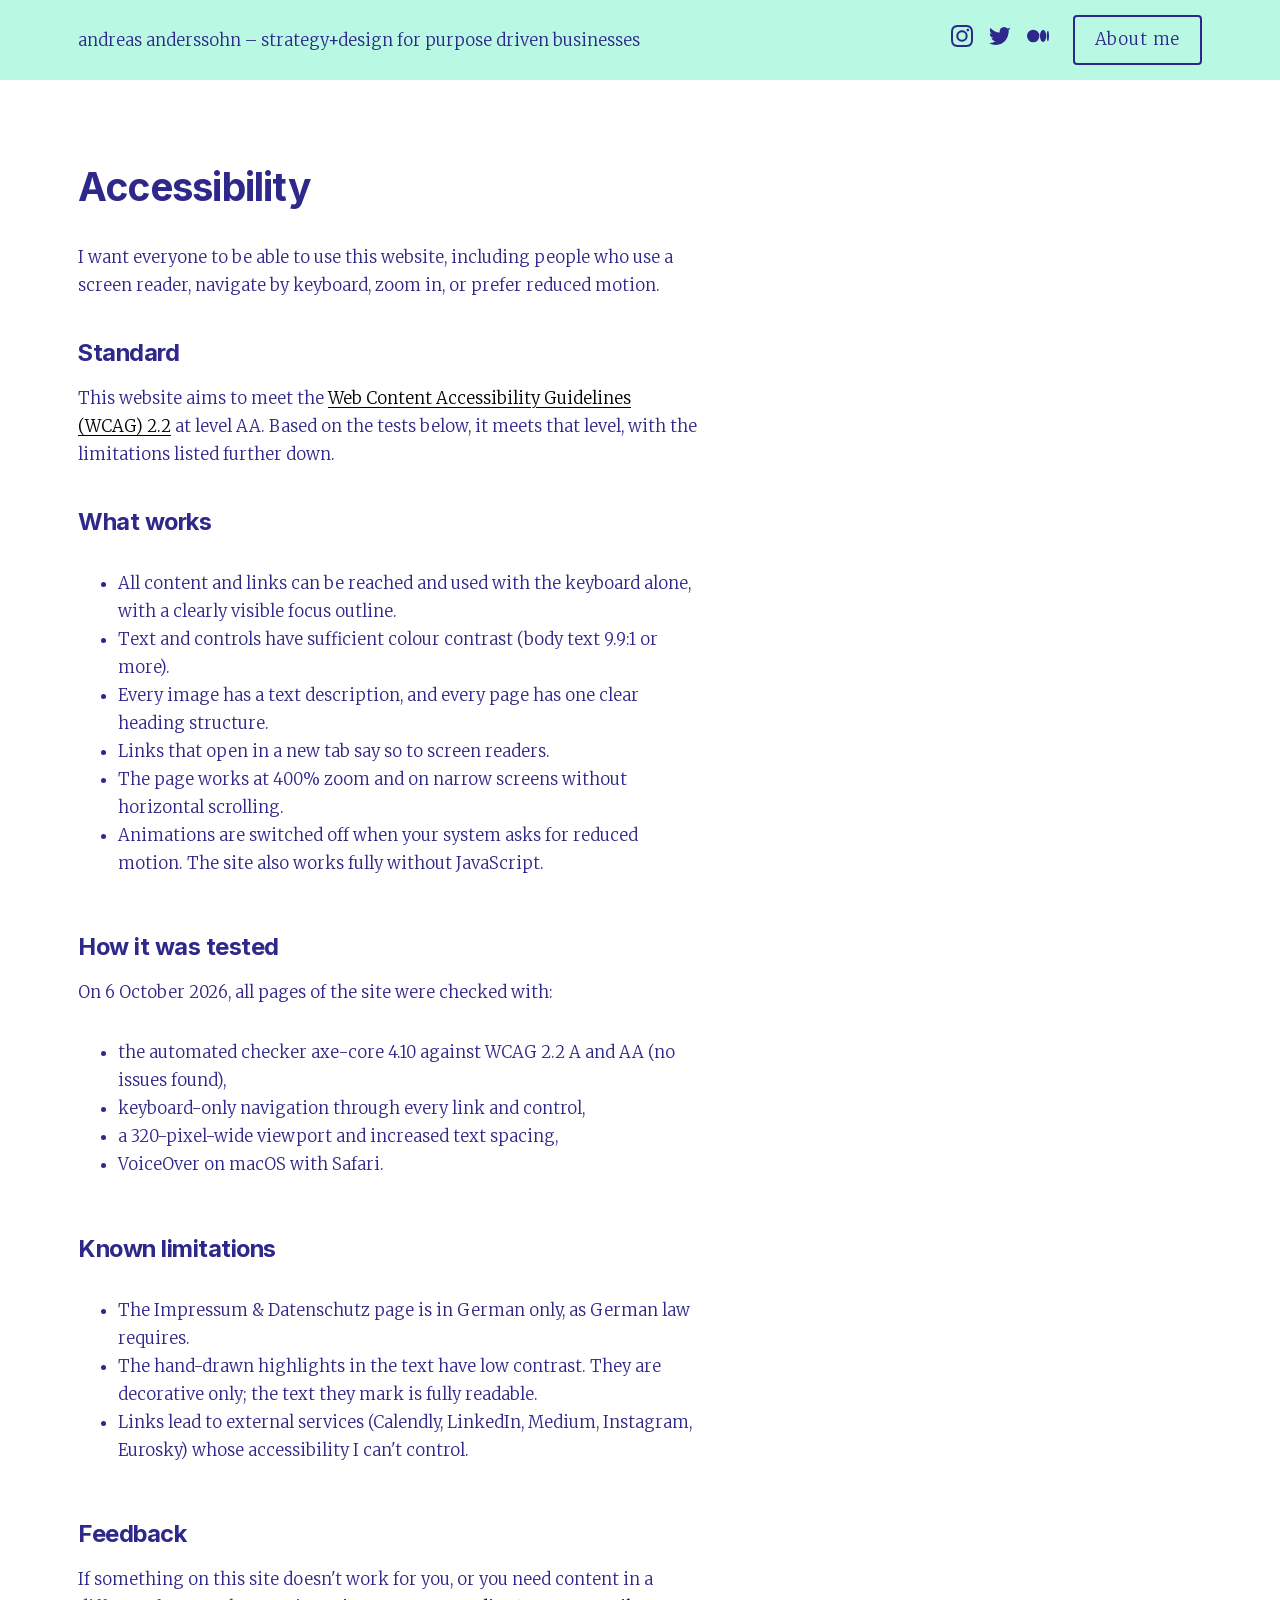
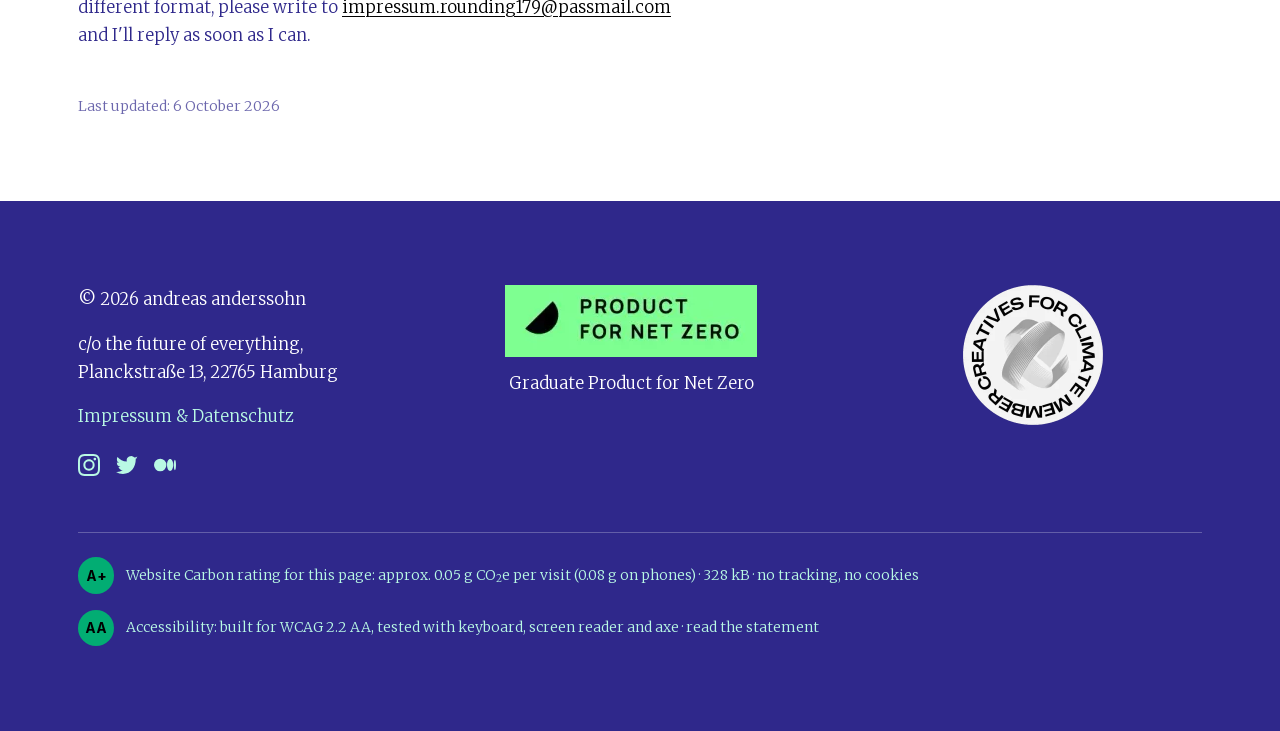
==== accessibility/index.html @ 4552fff8 "Build 7231d36" ====
<!DOCTYPE html>
<!-- noindex: legally reachable via the footer, but personal contact data stays out of search results -->
<html lang="en">
  <head>
    <meta charset="utf-8">
    <meta name="viewport" content="width=device-width, initial-scale=1">
    <title>Accessibility – andreas anderssohn</title>
    <meta name="description" content="Accessibility statement for andreasanderssohn.com: standard, test results, known limitations and how to report a problem.">
    <link rel="canonical" href="https://www.andreasanderssohn.com/accessibility/">
    <meta name="robots" content="noindex, nofollow">
    <meta property="og:type" content="website">
    <meta property="og:site_name" content="andreas anderssohn">
    <meta property="og:title" content="Accessibility – andreas anderssohn">
    <meta property="og:description" content="Accessibility statement for andreasanderssohn.com: standard, test results, known limitations and how to report a problem.">
    <meta property="og:url" content="https://www.andreasanderssohn.com/accessibility/">
    <link rel="icon" type="image/svg+xml" href="/favicon.svg">
    <link rel="icon" href="/favicon.ico">
    <script>
      // Hide reveal targets only when motion will actually run, before first paint (no flash).
      if (!matchMedia("(prefers-reduced-motion: reduce)").matches && "IntersectionObserver" in window)
        document.documentElement.classList.add("js-reveal");
    </script><link rel="stylesheet" href="/_astro/Section.8c93S3nz.css"></head>
  <body class="has-fixed-header">
    <a class="skip-link" href="#main">Skip to content</a>
    <header class="site-header">
  <div class="container site-header__inner">
    <a class="site-header__title" href="/" data-reveal="slide">
      andreas anderssohn<span class="site-header__tagline"> – strategy+design for purpose driven businesses</span>
    </a>
    <div class="site-header__actions" data-reveal="slide">
      
      <ul class="social" aria-label="Social media">
  <li>
      <a href="https://instagram.com/supersoon" aria-label="Andreas on Instagram (opens in new tab)" target="_blank" rel="noopener me">
        <svg viewBox="0 0 24 24" aria-hidden="true"><path d="M7.0301.084c-1.2768.0602-2.1487.264-2.911.5634-.7888.3075-1.4575.72-2.1228 1.3877-.6652.6677-1.075 1.3368-1.3802 2.127-.2954.7638-.4956 1.6365-.552 2.914-.0564 1.2775-.0689 1.6882-.0626 4.947.0062 3.2586.0206 3.6671.0825 4.9473.061 1.2765.264 2.1482.5635 2.9107.308.7889.72 1.4573 1.388 2.1228.6679.6655 1.3365 1.0743 2.1285 1.38.7632.295 1.6361.4961 2.9134.552 1.2773.056 1.6884.069 4.9462.0627 3.2578-.0062 3.668-.0207 4.9478-.0814 1.28-.0607 2.147-.2652 2.9098-.5633.7889-.3086 1.4578-.72 2.1228-1.3881.665-.6682 1.0745-1.3378 1.3795-2.1284.2957-.7632.4966-1.636.552-2.9124.056-1.2809.0692-1.6898.063-4.948-.0063-3.2583-.021-3.6668-.0817-4.9465-.0607-1.2797-.264-2.1487-.5633-2.9117-.3084-.7889-.72-1.4568-1.3876-2.1228C21.2982 1.33 20.628.9208 19.8378.6165 19.074.321 18.2017.1197 16.9244.0645 15.6471.0093 15.236-.005 11.977.0014 8.718.0076 8.31.0215 7.0301.0839m.1402 21.6932c-1.17-.0509-1.8053-.2453-2.2287-.408-.5606-.216-.96-.4771-1.3819-.895-.422-.4178-.6811-.8186-.9-1.378-.1644-.4234-.3624-1.058-.4171-2.228-.0595-1.2645-.072-1.6442-.079-4.848-.007-3.2037.0053-3.583.0607-4.848.05-1.169.2456-1.805.408-2.2282.216-.5613.4762-.96.895-1.3816.4188-.4217.8184-.6814 1.3783-.9003.423-.1651 1.0575-.3614 2.227-.4171 1.2655-.06 1.6447-.072 4.848-.079 3.2033-.007 3.5835.005 4.8495.0608 1.169.0508 1.8053.2445 2.228.408.5608.216.96.4754 1.3816.895.4217.4194.6816.8176.9005 1.3787.1653.4217.3617 1.056.4169 2.2263.0602 1.2655.0739 1.645.0796 4.848.0058 3.203-.0055 3.5834-.061 4.848-.051 1.17-.245 1.8055-.408 2.2294-.216.5604-.4763.96-.8954 1.3814-.419.4215-.8181.6811-1.3783.9-.4224.1649-1.0577.3617-2.2262.4174-1.2656.0595-1.6448.072-4.8493.079-3.2045.007-3.5825-.006-4.848-.0608M16.953 5.5864A1.44 1.44 0 1 0 18.39 4.144a1.44 1.44 0 0 0-1.437 1.4424M5.8385 12.012c.0067 3.4032 2.7706 6.1557 6.173 6.1493 3.4026-.0065 6.157-2.7701 6.1506-6.1733-.0065-3.4032-2.771-6.1565-6.174-6.1498-3.403.0067-6.156 2.771-6.1496 6.1738M8 12.0077a4 4 0 1 1 4.008 3.9921A3.9996 3.9996 0 0 1 8 12.0077"></path></svg>
      </a>
    </li><li>
      <a href="https://mu.social/profile/and2x.eurosky.social" aria-label="Andreas on Eurosky (opens in new tab)" target="_blank" rel="noopener me">
        <svg viewBox="0 0 24 24" aria-hidden="true"><path d="M23.953 4.57a10 10 0 01-2.825.775 4.958 4.958 0 002.163-2.723c-.951.555-2.005.959-3.127 1.184a4.92 4.92 0 00-8.384 4.482C7.69 8.095 4.067 6.13 1.64 3.162a4.822 4.822 0 00-.666 2.475c0 1.71.87 3.213 2.188 4.096a4.904 4.904 0 01-2.228-.616v.06a4.923 4.923 0 003.946 4.827 4.996 4.996 0 01-2.212.085 4.936 4.936 0 004.604 3.417 9.867 9.867 0 01-6.102 2.105c-.39 0-.779-.023-1.17-.067a13.995 13.995 0 007.557 2.209c9.053 0 13.998-7.496 13.998-15.985 0-.21 0-.42-.015-.63A9.935 9.935 0 0024 4.59z"></path></svg>
      </a>
    </li><li>
      <a href="https://medium.com/@digitalproductdiscovery" aria-label="Andreas on Medium (opens in new tab)" target="_blank" rel="noopener me">
        <svg viewBox="0 0 24 24" aria-hidden="true"><path d="M13.54 12a6.8 6.8 0 01-6.77 6.82A6.8 6.8 0 010 12a6.8 6.8 0 016.77-6.82A6.8 6.8 0 0113.54 12zM20.96 12c0 3.54-1.51 6.42-3.38 6.42-1.87 0-3.39-2.88-3.39-6.42s1.52-6.42 3.39-6.42 3.38 2.88 3.38 6.42M24 12c0 3.17-.53 5.75-1.19 5.75-.66 0-1.19-2.58-1.19-5.75s.53-5.75 1.19-5.75C23.47 6.25 24 8.83 24 12z"></path></svg>
      </a>
    </li>
</ul>
      <a class="btn btn--outline" href="https://www.linkedin.com/in/supersoon/" target="_blank" rel="noopener">About me<span class="sr-only"> (opens in new tab)</span></a>
    </div>
  </div>
</header>
    <main id="main">
  <section aria-label="Accessibility" class="section theme-paper">
  <div class="container">
    <article class="legal" lang="en">
      <h1 class="t-h2">Accessibility</h1>
      
  <p>
    I want everyone to be able to use this website, including people who use a screen reader, navigate by keyboard,
    zoom in, or prefer reduced motion.
  </p>

  <h2 class="t-h3">Standard</h2>
  <p>
    This website aims to meet the <a href="https://www.w3.org/TR/WCAG22/" target="_blank" rel="noopener">Web Content Accessibility Guidelines (WCAG) 2.2<span class="sr-only"> (opens in new tab)</span></a>
    at level AA. Based on the tests below, it meets that level, with the limitations listed further down.
  </p>

  <h2 class="t-h3">What works</h2>
  <ul>
    <li>All content and links can be reached and used with the keyboard alone, with a clearly visible focus outline.</li>
    <li>Text and controls have sufficient colour contrast (body text 9.9:1 or more).</li>
    <li>Every image has a text description, and every page has one clear heading structure.</li>
    <li>Links that open in a new tab say so to screen readers.</li>
    <li>The page works at 400% zoom and on narrow screens without horizontal scrolling.</li>
    <li>Animations are switched off when your system asks for reduced motion. The site also works fully without JavaScript.</li>
  </ul>

  <h2 class="t-h3">How it was tested</h2>
  <p>On 6 October 2026, all pages of the site were checked with:</p>
  <ul>
    <li>the automated checker axe-core 4.10 against WCAG 2.2 A and AA (no issues found),</li>
    <li>keyboard-only navigation through every link and control,</li>
    <li>a 320-pixel-wide viewport and increased text spacing,</li>
    <li>VoiceOver on macOS with Safari.</li>
  </ul>

  <h2 class="t-h3">Known limitations</h2>
  <ul>
    <li>The Impressum &amp; Datenschutz page is in German only, as German law requires.</li>
    <li>The hand-drawn highlights in the text have low contrast. They are decorative only; the text they mark is fully readable.</li>
    <li>Links lead to external services (Calendly, LinkedIn, Medium, Instagram, Eurosky) whose accessibility I can't control.</li>
  </ul>

  <h2 class="t-h3">Feedback</h2>
  <p>
    If something on this site doesn't work for you, or you need content in a different format, please write to
    <a href="#" data-obf="&amp;#109;&amp;#97;&amp;#105;&amp;#108;&amp;#116;&amp;#111;&amp;#58;&amp;#105;&amp;#109;&amp;#112;&amp;#114;&amp;#101;&amp;#115;&amp;#115;&amp;#117;&amp;#109;&amp;#46;&amp;#114;&amp;#111;&amp;#117;&amp;#110;&amp;#100;&amp;#105;&amp;#110;&amp;#103;&amp;#49;&amp;#55;&amp;#57;&amp;#64;&amp;#112;&amp;#97;&amp;#115;&amp;#115;&amp;#109;&amp;#97;&amp;#105;&amp;#108;&amp;#46;&amp;#99;&amp;#111;&amp;#109;">&#105;&#109;&#112;&#114;&#101;&#115;&#115;&#117;&#109;&#46;&#114;&#111;&#117;&#110;&#100;&#105;&#110;&#103;&#49;&#55;&#57;&#64;&#112;&#97;&#115;&#115;&#109;&#97;&#105;&#108;&#46;&#99;&#111;&#109;</a>
<script type="module">document.querySelectorAll(`a[data-obf]`).forEach(e=>{let t=document.createElement(`textarea`);t.innerHTML=e.dataset.obf??``,e.href=t.value});</script> and I'll reply as soon as I can.
  </p>

      <p class="t-small legal__updated">Last updated: 6 October 2026</p>
    </article>
  </div>
</section>
</main>
    <footer class="section theme-ink site-footer">
  <div class="container site-footer__grid">
    <div class="flow">
      <p>© 2026 andreas anderssohn</p>
      <address>c/o the future of everything, Planckstraße 13, 22765 Hamburg</address>
      <nav class="site-footer__legal" aria-label="Legal">
        <a href="/impressum/">Impressum &amp; Datenschutz</a>
      </nav>
      <ul class="social" aria-label="Social media">
  <li>
      <a href="https://instagram.com/supersoon" aria-label="Andreas on Instagram (opens in new tab)" target="_blank" rel="noopener me">
        <svg viewBox="0 0 24 24" aria-hidden="true"><path d="M7.0301.084c-1.2768.0602-2.1487.264-2.911.5634-.7888.3075-1.4575.72-2.1228 1.3877-.6652.6677-1.075 1.3368-1.3802 2.127-.2954.7638-.4956 1.6365-.552 2.914-.0564 1.2775-.0689 1.6882-.0626 4.947.0062 3.2586.0206 3.6671.0825 4.9473.061 1.2765.264 2.1482.5635 2.9107.308.7889.72 1.4573 1.388 2.1228.6679.6655 1.3365 1.0743 2.1285 1.38.7632.295 1.6361.4961 2.9134.552 1.2773.056 1.6884.069 4.9462.0627 3.2578-.0062 3.668-.0207 4.9478-.0814 1.28-.0607 2.147-.2652 2.9098-.5633.7889-.3086 1.4578-.72 2.1228-1.3881.665-.6682 1.0745-1.3378 1.3795-2.1284.2957-.7632.4966-1.636.552-2.9124.056-1.2809.0692-1.6898.063-4.948-.0063-3.2583-.021-3.6668-.0817-4.9465-.0607-1.2797-.264-2.1487-.5633-2.9117-.3084-.7889-.72-1.4568-1.3876-2.1228C21.2982 1.33 20.628.9208 19.8378.6165 19.074.321 18.2017.1197 16.9244.0645 15.6471.0093 15.236-.005 11.977.0014 8.718.0076 8.31.0215 7.0301.0839m.1402 21.6932c-1.17-.0509-1.8053-.2453-2.2287-.408-.5606-.216-.96-.4771-1.3819-.895-.422-.4178-.6811-.8186-.9-1.378-.1644-.4234-.3624-1.058-.4171-2.228-.0595-1.2645-.072-1.6442-.079-4.848-.007-3.2037.0053-3.583.0607-4.848.05-1.169.2456-1.805.408-2.2282.216-.5613.4762-.96.895-1.3816.4188-.4217.8184-.6814 1.3783-.9003.423-.1651 1.0575-.3614 2.227-.4171 1.2655-.06 1.6447-.072 4.848-.079 3.2033-.007 3.5835.005 4.8495.0608 1.169.0508 1.8053.2445 2.228.408.5608.216.96.4754 1.3816.895.4217.4194.6816.8176.9005 1.3787.1653.4217.3617 1.056.4169 2.2263.0602 1.2655.0739 1.645.0796 4.848.0058 3.203-.0055 3.5834-.061 4.848-.051 1.17-.245 1.8055-.408 2.2294-.216.5604-.4763.96-.8954 1.3814-.419.4215-.8181.6811-1.3783.9-.4224.1649-1.0577.3617-2.2262.4174-1.2656.0595-1.6448.072-4.8493.079-3.2045.007-3.5825-.006-4.848-.0608M16.953 5.5864A1.44 1.44 0 1 0 18.39 4.144a1.44 1.44 0 0 0-1.437 1.4424M5.8385 12.012c.0067 3.4032 2.7706 6.1557 6.173 6.1493 3.4026-.0065 6.157-2.7701 6.1506-6.1733-.0065-3.4032-2.771-6.1565-6.174-6.1498-3.403.0067-6.156 2.771-6.1496 6.1738M8 12.0077a4 4 0 1 1 4.008 3.9921A3.9996 3.9996 0 0 1 8 12.0077"></path></svg>
      </a>
    </li><li>
      <a href="https://mu.social/profile/and2x.eurosky.social" aria-label="Andreas on Eurosky (opens in new tab)" target="_blank" rel="noopener me">
        <svg viewBox="0 0 24 24" aria-hidden="true"><path d="M23.953 4.57a10 10 0 01-2.825.775 4.958 4.958 0 002.163-2.723c-.951.555-2.005.959-3.127 1.184a4.92 4.92 0 00-8.384 4.482C7.69 8.095 4.067 6.13 1.64 3.162a4.822 4.822 0 00-.666 2.475c0 1.71.87 3.213 2.188 4.096a4.904 4.904 0 01-2.228-.616v.06a4.923 4.923 0 003.946 4.827 4.996 4.996 0 01-2.212.085 4.936 4.936 0 004.604 3.417 9.867 9.867 0 01-6.102 2.105c-.39 0-.779-.023-1.17-.067a13.995 13.995 0 007.557 2.209c9.053 0 13.998-7.496 13.998-15.985 0-.21 0-.42-.015-.63A9.935 9.935 0 0024 4.59z"></path></svg>
      </a>
    </li><li>
      <a href="https://medium.com/@digitalproductdiscovery" aria-label="Andreas on Medium (opens in new tab)" target="_blank" rel="noopener me">
        <svg viewBox="0 0 24 24" aria-hidden="true"><path d="M13.54 12a6.8 6.8 0 01-6.77 6.82A6.8 6.8 0 010 12a6.8 6.8 0 016.77-6.82A6.8 6.8 0 0113.54 12zM20.96 12c0 3.54-1.51 6.42-3.38 6.42-1.87 0-3.39-2.88-3.39-6.42s1.52-6.42 3.39-6.42 3.38 2.88 3.38 6.42M24 12c0 3.17-.53 5.75-1.19 5.75-.66 0-1.19-2.58-1.19-5.75s.53-5.75 1.19-5.75C23.47 6.25 24 8.83 24 12z"></path></svg>
      </a>
    </li>
</ul>
    </div>
    <figure class="site-footer__badge">
      
<img src="/_astro/product-for-net-zero.D0EHCa1f_Z1TWRlz.webp" alt="Product for Net Zero" loading="lazy" decoding="async" width="252" height="72">
      <figcaption>Graduate Product for Net Zero</figcaption>
    </figure>
    <figure class="site-footer__badge">
      
<img src="/_astro/creatives-for-climate-badge.4xIMQufO_Zz34Do.webp" alt="Creatives for Climate member badge" loading="lazy" decoding="async" width="280" height="280" class="site-footer__c4c">
    </figure>
    <!-- Values from `npm run measure` (Sustainable Web Design v4); deploy.sh refreshes them. -->
    <div class="site-footer__footprint">
      <p><a href="https://www.websitecarbon.com/website/andreasanderssohn-com/" target="_blank" rel="noopener">
        <span class="rating-badge">A+</span>
        <span>Website Carbon rating for this page: approx. 0.05 g CO<sub>2</sub>e per visit (0.08 g on phones) · 328 kB · no tracking, no cookies</span>
        <span class="sr-only"> (opens in new tab)</span>
      </a></p>
      <p><a href="/accessibility/">
        <span class="rating-badge">AA</span>
        <span>Accessibility: built for WCAG 2.2 AA, tested with keyboard, screen reader and axe · read the statement</span>
      </a></p>
    </div>
  </div>
</footer>
    <script type="module">var e={underline:{box:`0 0 100 10`,d:`M1 6 C 25 4, 55 7.5, 99 4.5`},wave:{box:`0 0 100 10`,d:`M1 6 Q 6 2 11 6 T 21 6 T 31 6 T 41 6 T 51 6 T 61 6 T 71 6 T 81 6 T 91 6 T 99 5`},circle:{box:`0 0 100 40`,d:`M58 3 C 25 1, 2 8, 2 21 C 2 34, 30 39, 55 38 C 82 37, 98 30, 98 19 C 98 8, 75 2, 45 4`}},t=document.querySelectorAll(`.hl[data-shape]`);t.forEach(t=>{let n=e[t.dataset.shape];n&&(t.insertAdjacentHTML(`beforeend`,`<svg viewBox="${n.box}" preserveAspectRatio="none" aria-hidden="true"><path pathLength="1" d="${n.d}"/></svg>`),t.hasAttribute(`data-draw`)&&document.documentElement.classList.contains(`js-reveal`)&&t.classList.add(`is-drawing`))});var n=()=>t.forEach(e=>e.classList.toggle(`hl--multiline`,e.getClientRects().length>1));if(n(),addEventListener(`resize`,n,{passive:!0}),document.documentElement.classList.contains(`js-reveal`)){document.querySelectorAll(`header, section, footer`).forEach(e=>{e.querySelectorAll(`[data-reveal]`).forEach((e,t)=>e.style.setProperty(`--i`,Math.min(t,15)))});let e=new IntersectionObserver(t=>{for(let n of t)n.isIntersecting&&(n.target.classList.add(n.target.classList.contains(`hl`)?`is-drawn`:`is-in`),e.unobserve(n.target))},{rootMargin:`0px 0px -10% 0px`});document.querySelectorAll(`[data-reveal], .hl.is-drawing`).forEach(t=>e.observe(t))}if(!matchMedia(`(prefers-reduced-motion: reduce)`).matches){let e={duration:parseFloat(getComputedStyle(document.documentElement).getPropertyValue(`--dur-accordion`))||350,easing:`ease`};document.querySelectorAll(`.accordion details`).forEach(t=>{let n=t.querySelector(`summary`),r=t.querySelector(`.accordion__body`);if(!n||!r)return;let i,a=(t,n,a)=>{i?.cancel(),r.classList.add(`is-animating`),i=r.animate([t,n],e),i.onfinish=i.oncancel=()=>{r.classList.remove(`is-animating`),a?.()}};n.addEventListener(`click`,e=>{e.preventDefault();let n=getComputedStyle(r).paddingBottom;t.open&&!t.classList.contains(`is-closing`)?(t.classList.add(`is-closing`),a({height:`${r.offsetHeight}px`,paddingBottom:n,opacity:1},{height:`0px`,paddingBottom:`0px`,opacity:0},()=>{t.classList.contains(`is-closing`)&&(t.open=!1),t.classList.remove(`is-closing`)})):(t.classList.remove(`is-closing`),t.open=!0,a({height:`0px`,paddingBottom:`0px`,opacity:0},{height:`${r.offsetHeight}px`,paddingBottom:n,opacity:1}))})})}</script></body>
</html>
---- _astro/Section.8c93S3nz.css ----
@font-face{font-family:Inter;font-style:normal;font-weight:700;font-display:swap;src:url(/_astro/inter-700-latin.DSJwfmLp.woff2)format("woff2");unicode-range:U+??,U+131,U+152-153,U+2BB-2BC,U+2C6,U+2DA,U+2DC,U+304,U+308,U+329,U+2000-206F,U+20AC,U+2122,U+2191,U+2193,U+2212,U+2215,U+FEFF,U+FFFD}@font-face{font-family:Inter;font-style:normal;font-weight:700;font-display:swap;src:url(/_astro/inter-700-latin-ext.CCU_LgSy.woff2)format("woff2");unicode-range:U+100-2BA,U+2BD-2C5,U+2C7-2CC,U+2CE-2D7,U+2DD-2FF,U+304,U+308,U+329,U+1D00-1DBF,U+1E00-1E9F,U+1EF2-1EFF,U+2020,U+20A0-20AB,U+20AD-20C0,U+2113,U+2C60-2C7F,U+A720-A7FF}@font-face{font-family:Merriweather;font-style:normal;font-weight:300;font-display:swap;src:url(/_astro/merriweather-300-latin.COQXyPLO.woff2)format("woff2");unicode-range:U+??,U+131,U+152-153,U+2BB-2BC,U+2C6,U+2DA,U+2DC,U+304,U+308,U+329,U+2000-206F,U+20AC,U+2122,U+2191,U+2193,U+2212,U+2215,U+FEFF,U+FFFD}@font-face{font-family:Merriweather;font-style:normal;font-weight:300;font-display:swap;src:url(/_astro/merriweather-300-latin-ext.BZSft0S8.woff2)format("woff2");unicode-range:U+100-2BA,U+2BD-2C5,U+2C7-2CC,U+2CE-2D7,U+2DD-2FF,U+304,U+308,U+329,U+1D00-1DBF,U+1E00-1E9F,U+1EF2-1EFF,U+2020,U+20A0-20AB,U+20AD-20C0,U+2113,U+2C60-2C7F,U+A720-A7FF}@font-face{font-family:Merriweather;font-style:italic;font-weight:300;font-display:swap;src:url(/_astro/merriweather-italic-300-latin.BEfCHDb7.woff2)format("woff2");unicode-range:U+??,U+131,U+152-153,U+2BB-2BC,U+2C6,U+2DA,U+2DC,U+304,U+308,U+329,U+2000-206F,U+20AC,U+2122,U+2191,U+2193,U+2212,U+2215,U+FEFF,U+FFFD}@font-face{font-family:Merriweather;font-style:italic;font-weight:300;font-display:swap;src:url(/_astro/merriweather-italic-300-latin-ext.B0rcVsDt.woff2)format("woff2");unicode-range:U+100-2BA,U+2BD-2C5,U+2C7-2CC,U+2CE-2D7,U+2DD-2FF,U+304,U+308,U+329,U+1D00-1DBF,U+1E00-1E9F,U+1EF2-1EFF,U+2020,U+20A0-20AB,U+20AD-20C0,U+2113,U+2C60-2C7F,U+A720-A7FF}:root{--mint:#b9f9e4;--indigo:#2f288b;--sky:#eaf2f6;--green:#02ad73;--sage:#4ca977;--todo:#ffe58a;--white:#fff;--black:#000;--surface:var(--mint);--text:var(--indigo);--heading:var(--indigo);--link:var(--indigo);--mark:var(--green);--rule:var(--indigo);--btn-bg:var(--indigo);--btn-text:var(--mint);--focus:var(--indigo);--font-heading:"Inter", ui-sans-serif, system-ui, -apple-system, "Segoe UI", sans-serif;--font-body:"Merriweather", ui-serif, Georgia, "Times New Roman", serif;--fs-display:clamp(2.69rem, 2.26rem + 1.65vw, 3.375rem);--fs-h2:clamp(1.9rem, 1.55rem + 1.4vw, 2.44rem);--fs-h3:clamp(1.34rem, 1.28rem + .25vw, 1.5rem);--fs-h4:clamp(1.07rem, 1.05rem + .1vw, 1.125rem);--fs-lead:clamp(1.34rem, 1.28rem + .25vw, 1.5rem);--fs-body:1.03rem;--fs-tagline:.9375rem;--fs-small:.875rem;--fw-body:300;--fw-body-strong:300;--fw-heading:700;--lh-heading:1.075;--lh-tight:1.2;--lh-body:1.7;--ls-heading:-.02em;--ls-button:.05em;--measure:62ch;--container:1124px;--gutter:clamp(16px, 4vw, 64px);--grid-gap:clamp(16px, 2vw, 32px);--section-pad:clamp(3.7rem, 6.6vw, 6rem);--section-pad-sm:clamp(1rem, 2vw, 3rem);--header-h:80px;--space-1:.25rem;--space-2:.5rem;--space-3:.75rem;--space-4:1rem;--space-5:1.5rem;--space-6:2rem;--space-7:3rem;--space-8:4rem;--radius:4px;--border:2px;--hairline:1px;--ease:ease;--dur-reveal:.45s;--reveal-shift:30%;--stagger:40ms;--dur-hover:.1s;--dur-icon:.25s;--dur-accordion:.35s;--dur-draw:.5s}.theme-mint{--surface:var(--mint);--text:var(--indigo);--heading:var(--indigo);--link:var(--indigo);--mark:var(--green);--rule:var(--indigo);--btn-bg:var(--indigo);--btn-text:var(--mint)}.theme-paper{--surface:var(--white);--text:var(--indigo);--heading:var(--indigo);--link:var(--black);--mark:var(--sage);--rule:var(--indigo);--btn-bg:var(--indigo);--btn-text:var(--white)}.theme-ink{--surface:var(--indigo);--text:var(--white);--heading:var(--mint);--link:var(--mint);--mark:var(--mint);--rule:var(--mint);--btn-bg:var(--mint);--btn-text:var(--black);--focus:var(--mint)}*,:before,:after{box-sizing:border-box}html{-webkit-text-size-adjust:100%;scroll-padding-top:var(--header-h)}body{background:var(--surface);color:var(--text);font-family:var(--font-body);font-weight:var(--fw-body);font-size:var(--fs-body);line-height:var(--lh-body);-webkit-font-smoothing:antialiased;font-synthesis:none;margin:0}img{max-width:100%;height:auto;display:block}:focus-visible{outline:2px solid var(--focus);outline-offset:3px}h1,h2,h3,h4,.t-display,.t-h2,.t-h3,.t-h4{font-family:var(--font-heading);font-weight:var(--fw-heading);letter-spacing:var(--ls-heading);line-height:var(--lh-tight);color:var(--heading);text-wrap:balance;margin:0}h1,.t-display{font-size:var(--fs-display);line-height:var(--lh-heading)}h2,.t-h2{font-size:var(--fs-h2)}h3,.t-h3{font-size:var(--fs-h3)}h4,.t-h4{font-size:var(--fs-h4)}p{margin:0}.t-lead{font-size:var(--fs-lead);line-height:var(--lh-body)}.t-small{font-size:var(--fs-small);line-height:1.4}.t-tagline{font-style:italic;font-size:var(--fs-tagline);line-height:var(--lh-body)}.flow>*+*{margin-top:1em}a{color:var(--link);text-underline-offset:.18em;text-decoration:underline 1px}a:hover{text-decoration-thickness:2px}.section{background:var(--surface);color:var(--text);padding-block:var(--section-pad)}.section--sm{padding-block:var(--section-pad-sm)}.container{width:min(var(--container), 100% - 2 * var(--gutter));margin-inline:auto}.stack{gap:var(--space-6);flex-direction:column;display:flex}.grid-3{gap:var(--space-7) var(--grid-gap);grid-template-columns:repeat(auto-fit,minmax(min(100%,18rem),1fr));display:grid}.split{gap:var(--space-7) var(--grid-gap);grid-template-columns:1fr;display:grid}@media (width>=768px){.split{grid-template-columns:5fr 6fr;align-items:start}.split.hero{grid-template-columns:minmax(0,7fr) minmax(0,5fr);align-items:center}.split.about{grid-template-columns:minmax(0,5fr) minmax(0,9fr)}}.inset{max-width:52rem;margin-inline:auto}.site-header{z-index:10;min-height:var(--header-h);background:var(--mint);color:var(--indigo);position:fixed;inset:0 0 auto}.site-header__inner{justify-content:space-between;align-items:center;gap:var(--space-5);min-height:var(--header-h);display:flex}.site-header__title{font-size:var(--fs-body);color:inherit;white-space:nowrap;text-decoration:none}.site-header .btn--outline{white-space:nowrap}@media (width<=480px){.site-header .social{display:none}.site-header .btn--outline{font-size:var(--fs-small);padding:.5em .8em}}.site-header__actions{align-items:center;gap:var(--space-5);display:flex}.site-header__tagline{display:none}@media (width>=900px){.site-header__tagline{display:inline}}.site-nav{gap:var(--space-5);display:flex}.site-nav a{text-decoration:none}.site-nav a[aria-current=page]{text-decoration:underline}@media (width<=767px){.site-nav{display:none}}.social{gap:var(--space-4);margin:0;padding:0;list-style:none;display:flex}.social a{color:inherit;display:inline-flex}.social svg{fill:currentColor;width:22px;height:22px}body.has-fixed-header{padding-top:var(--header-h)}.btn{border:var(--border) solid var(--btn-bg);border-radius:var(--radius);background:var(--btn-bg);color:var(--btn-text);font-family:var(--font-body);font-weight:var(--fw-body);letter-spacing:var(--ls-button);transition:background-color var(--dur-hover) linear, color var(--dur-hover) linear;cursor:pointer;justify-content:center;align-items:center;padding:1.3em 2.17em;font-size:.9rem;line-height:1.2;text-decoration:none;display:inline-flex}.btn:hover{color:var(--btn-bg);background:0 0}.btn--outline{color:var(--btn-bg);font-size:var(--fs-body);font-weight:var(--fw-body-strong);background:0 0;padding:.8em 1.2em}.btn--outline:hover{background:var(--btn-bg);color:var(--btn-text)}.hl{position:relative}.hl--nowrap{white-space:nowrap}.hl--multiline{text-decoration:underline var(--mark);text-underline-offset:.25em;text-decoration-thickness:.1em}.hl--multiline>svg{display:none}.hl>svg{pointer-events:none;fill:none;stroke:var(--mark);stroke-width:.1em;stroke-linecap:square;vector-effect:non-scaling-stroke;position:absolute;overflow:visible}.hl[data-shape=underline]>svg,.hl[data-shape=wave]>svg{width:104%;height:.4em;bottom:-.2em;left:-2%}.hl[data-shape=circle]>svg{width:112%;height:136%;top:-18%;left:-6%}.hl.is-drawing>svg path{stroke-dasharray:1;stroke-dashoffset:1px;transition:stroke-dashoffset var(--dur-draw) var(--ease) var(--draw-delay,0s)}.hl.is-drawn>svg path{stroke-dashoffset:0}.accordion{border-top:var(--hairline) solid var(--rule)}.accordion details{border-bottom:var(--hairline) solid var(--rule)}.accordion summary{justify-content:space-between;align-items:center;gap:var(--space-4);padding-block:var(--space-3);font-family:var(--font-heading);font-weight:var(--fw-heading);font-size:var(--fs-h4);letter-spacing:var(--ls-heading);color:var(--heading);cursor:pointer;list-style:none;display:flex}.accordion summary::-webkit-details-marker{display:none}.accordion summary:after{content:"";width:12px;height:12px;transition:background-size var(--dur-icon) var(--ease);background:linear-gradient(currentColor 0 0) 50%/100% 1.5px no-repeat,linear-gradient(currentColor 0 0) 50%/1.5px 100% no-repeat;flex:none}.accordion details[open]:not(.is-closing) summary:after{background-size:100% 1.5px,1.5px 0}.accordion__body.is-animating{overflow:hidden}.accordion__body{padding:0 0 var(--space-6) 15%;max-width:calc(var(--measure) + 15%)}.card{gap:var(--space-3);flex-direction:column;display:flex}.card__media{aspect-ratio:16/9;object-fit:cover;width:100%}.card__title{font-size:var(--fs-h3);margin-top:var(--space-3)}.quote{gap:var(--space-5);flex-direction:column;max-width:60rem;margin:0;display:flex}.quote blockquote{margin:0}.quote__text{font-size:var(--fs-lead);line-height:var(--lh-body)}.quote__addendum{font-size:var(--fs-body)}.quote__source{font-family:var(--font-heading);font-weight:var(--fw-heading);font-size:var(--fs-h4);line-height:var(--lh-tight);letter-spacing:var(--ls-heading);color:var(--heading)}.logo-wall{gap:var(--space-5);flex-direction:column;display:flex}.logos{place-items:center;margin:0;padding:0;list-style:none;display:grid}.logos li{justify-content:center;width:100%;display:flex}.logos img{object-fit:contain;filter:grayscale();width:100%}.logos--featured{gap:var(--space-7) var(--space-6);padding-block:var(--space-5);grid-template-columns:repeat(2,minmax(0,1fr))}.logos--featured img{width:min(var(--w), 100%);height:auto}@media (width<=480px){.logos--featured img{width:min(calc(var(--w) * .6), 100%)}}.logo-wall__label{margin-top:var(--space-4);padding-top:var(--space-4);border-top:var(--hairline) solid color-mix(in srgb, var(--text) 20%, transparent)}.logos--more{gap:var(--space-5) var(--space-4);grid-template-columns:repeat(auto-fill,minmax(min(100%,6rem),1fr))}.logos--more img{opacity:.55;max-width:6.5rem;height:30px}.collage{aspect-ratio:var(--collage-ratio,1 / 1.15);grid-template-rows:repeat(12,minmax(0,1fr));grid-template-columns:repeat(12,1fr);min-height:0;display:grid;position:relative}@media (width>=768px){.hero__collage{z-index:1;margin-inline-start:-12%;position:relative}.hero h1{z-index:2;width:min(14.8em, 100vw - 2 * var(--gutter));text-wrap:wrap;position:relative}}.section:has(.hero){padding-block-start:var(--space-5)}.collage img{object-fit:cover;width:100%;height:100%;min-height:0;translate:var(--shift,none);position:relative}@media (width<=767px){.collage img{translate:var(--shift-phone,none)}}.site-footer__grid{gap:var(--space-7) var(--grid-gap);grid-template-columns:repeat(auto-fit,minmax(min(100%,14rem),1fr));align-items:start;display:grid}@media (width>=768px){.site-footer__grid{column-gap:var(--space-8);grid-template-columns:minmax(0,20rem) 1fr 1fr}}.site-footer address{font-style:normal}.site-footer .social{margin-top:var(--space-5)}.site-footer .social a{color:var(--mint)}@media (width<=767px){.site-footer__grid{text-align:center;justify-items:center}.site-footer__footprint a{flex-direction:column}.site-footer .social{justify-content:center}}.site-footer__badge{align-items:center;gap:var(--space-3);flex-direction:column;margin:0;display:flex}.site-footer__badge img{width:auto;max-height:120px}.site-footer__badge .site-footer__c4c{height:140px;max-height:none}.legal{max-width:var(--measure);gap:var(--space-4);flex-direction:column;display:flex}.legal h1{margin-bottom:var(--space-4)}.legal h2{margin-top:var(--space-5)}.legal__updated{margin-top:var(--space-6);opacity:.7}.site-footer__legal{gap:var(--space-4);display:flex}.site-footer__legal a{text-decoration:none}.site-footer__legal a:hover{text-decoration:underline}.site-footer__footprint{gap:var(--space-4);font-size:var(--fs-small);padding-top:var(--space-5);border-top:var(--hairline) solid color-mix(in srgb, var(--text) 25%, transparent);flex-direction:column;grid-column:1/-1;display:flex}.site-footer__footprint p{margin:0}.site-footer__footprint a{align-items:center;gap:var(--space-3);text-decoration:none;display:inline-flex}.site-footer__footprint a:hover span:nth-child(2){text-decoration:underline}.rating-badge{background:var(--green);min-width:2.6em;height:2.6em;color:var(--black);font-family:var(--font-heading);font-weight:var(--fw-heading);letter-spacing:var(--ls-heading);border-radius:999px;flex:none;place-items:center;padding-inline:.4em;font-size:1em;display:inline-grid}sub{vertical-align:-.25em;font-size:.7em;line-height:0}.legal__section{margin-top:var(--space-7)}@media (width<=767px){.site-footer__legal{justify-content:center}}mark.todo{background:var(--todo);color:var(--black);padding:0 .2em}.skip-link{left:var(--space-4);z-index:20;padding:var(--space-2) var(--space-4);background:var(--indigo);color:var(--white);position:absolute;top:-100px}.skip-link:focus{top:var(--space-4)}.sr-only{clip-path:inset(50%);white-space:nowrap;border:0;width:1px;height:1px;margin:-1px;padding:0;position:absolute;overflow:hidden}.quote__text p+p{margin-top:var(--space-4)}.section-head{margin-bottom:var(--space-7)}.js-reveal [data-reveal]{opacity:0;transition:opacity var(--dur-reveal) var(--ease), transform var(--dur-reveal) var(--ease);transition-delay:calc(var(--i,0) * var(--stagger))}.js-reveal [data-reveal=slide]{transform:translateY(var(--reveal-shift))}.js-reveal [data-reveal].is-in{opacity:1;transform:none}@media (prefers-reduced-motion:reduce){*,:before,:after{transition-duration:0s!important;transition-delay:0s!important}.js-reveal [data-reveal]{opacity:1;transform:none}}
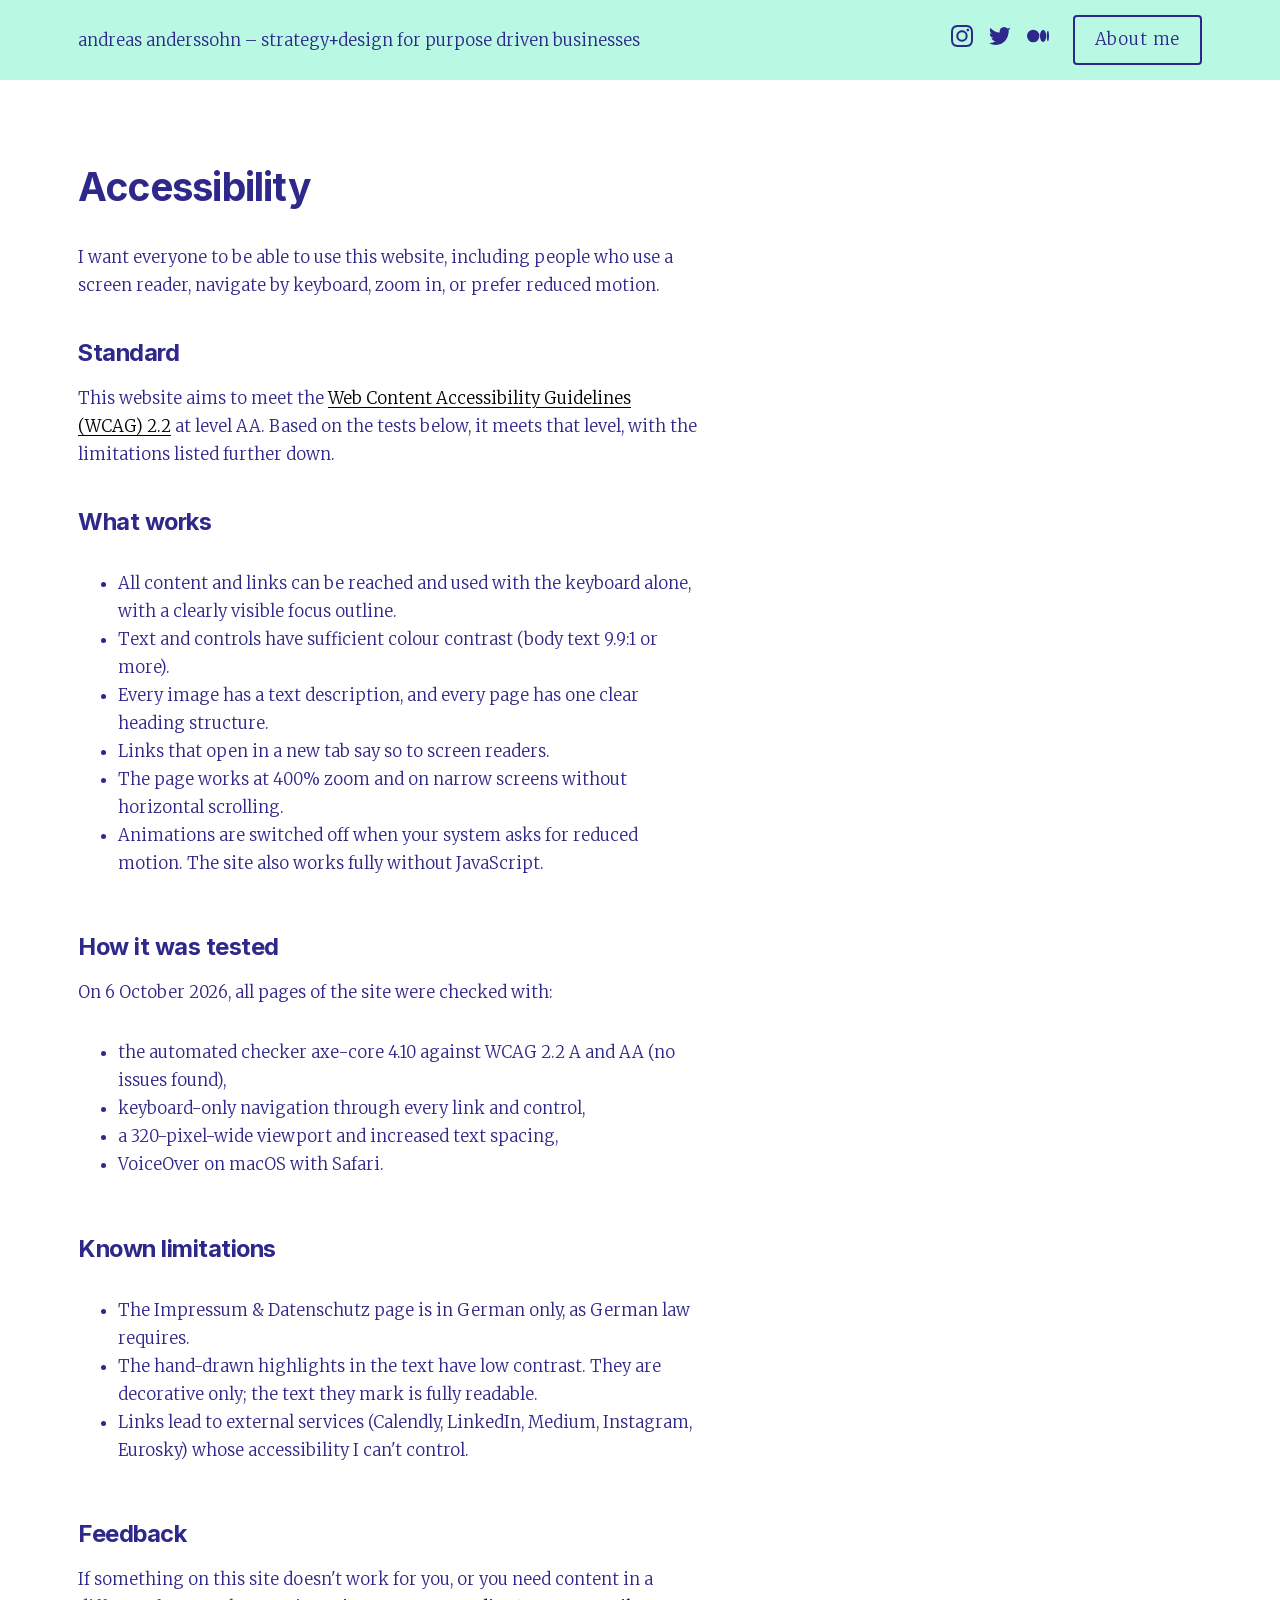
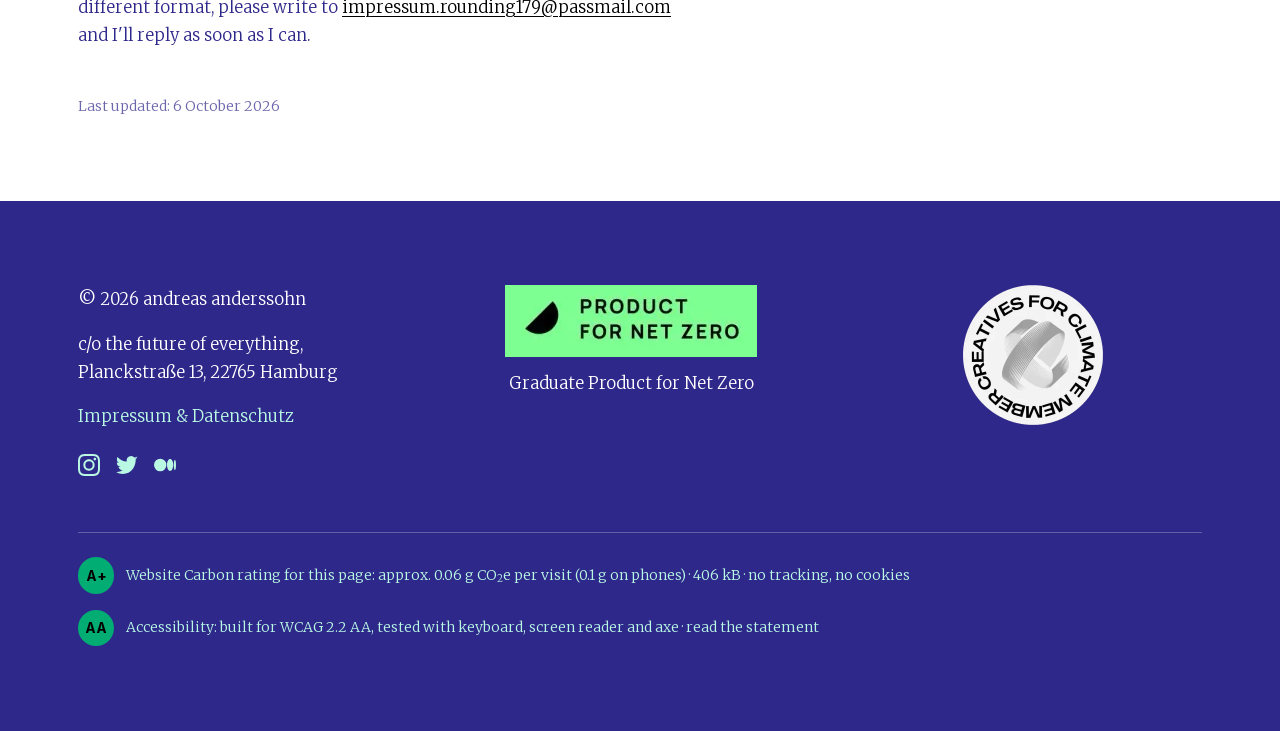
==== commit b1f33cd1: "Build 448faf7" ====
--- a/accessibility/index.html
+++ b/accessibility/index.html
@@ -19,7 +19,7 @@
       // Hide reveal targets only when motion will actually run, before first paint (no flash).
       if (!matchMedia("(prefers-reduced-motion: reduce)").matches && "IntersectionObserver" in window)
         document.documentElement.classList.add("js-reveal");
-    </script><link rel="stylesheet" href="/_astro/Section.8c93S3nz.css"></head>
+    </script><link rel="stylesheet" href="/_astro/Section.Cv-3q268.css"></head>
   <body class="has-fixed-header">
     <a class="skip-link" href="#main">Skip to content</a>
     <header class="site-header">
@@ -140,7 +140,7 @@
     <div class="site-footer__footprint">
       <p><a href="https://www.websitecarbon.com/website/andreasanderssohn-com/" target="_blank" rel="noopener">
         <span class="rating-badge">A+</span>
-        <span>Website Carbon rating for this page: approx. 0.05 g CO<sub>2</sub>e per visit (0.08 g on phones) · 328 kB · no tracking, no cookies</span>
+        <span>Website Carbon rating for this page: approx. 0.06 g CO<sub>2</sub>e per visit (0.1 g on phones) · 406 kB · no tracking, no cookies</span>
         <span class="sr-only"> (opens in new tab)</span>
       </a></p>
       <p><a href="/accessibility/">
--- a/_astro/Section.Cv-3q268.css
+++ b/_astro/Section.Cv-3q268.css
@@ -0,0 +1 @@
+@font-face{font-family:Inter;font-style:normal;font-weight:700;font-display:swap;src:url(/_astro/inter-700-latin.DSJwfmLp.woff2)format("woff2");unicode-range:U+??,U+131,U+152-153,U+2BB-2BC,U+2C6,U+2DA,U+2DC,U+304,U+308,U+329,U+2000-206F,U+20AC,U+2122,U+2191,U+2193,U+2212,U+2215,U+FEFF,U+FFFD}@font-face{font-family:Inter;font-style:normal;font-weight:700;font-display:swap;src:url(/_astro/inter-700-latin-ext.CCU_LgSy.woff2)format("woff2");unicode-range:U+100-2BA,U+2BD-2C5,U+2C7-2CC,U+2CE-2D7,U+2DD-2FF,U+304,U+308,U+329,U+1D00-1DBF,U+1E00-1E9F,U+1EF2-1EFF,U+2020,U+20A0-20AB,U+20AD-20C0,U+2113,U+2C60-2C7F,U+A720-A7FF}@font-face{font-family:Merriweather;font-style:normal;font-weight:300;font-display:swap;src:url(/_astro/merriweather-300-latin.COQXyPLO.woff2)format("woff2");unicode-range:U+??,U+131,U+152-153,U+2BB-2BC,U+2C6,U+2DA,U+2DC,U+304,U+308,U+329,U+2000-206F,U+20AC,U+2122,U+2191,U+2193,U+2212,U+2215,U+FEFF,U+FFFD}@font-face{font-family:Merriweather;font-style:normal;font-weight:300;font-display:swap;src:url(/_astro/merriweather-300-latin-ext.BZSft0S8.woff2)format("woff2");unicode-range:U+100-2BA,U+2BD-2C5,U+2C7-2CC,U+2CE-2D7,U+2DD-2FF,U+304,U+308,U+329,U+1D00-1DBF,U+1E00-1E9F,U+1EF2-1EFF,U+2020,U+20A0-20AB,U+20AD-20C0,U+2113,U+2C60-2C7F,U+A720-A7FF}@font-face{font-family:Merriweather;font-style:italic;font-weight:300;font-display:swap;src:url(/_astro/merriweather-italic-300-latin.BEfCHDb7.woff2)format("woff2");unicode-range:U+??,U+131,U+152-153,U+2BB-2BC,U+2C6,U+2DA,U+2DC,U+304,U+308,U+329,U+2000-206F,U+20AC,U+2122,U+2191,U+2193,U+2212,U+2215,U+FEFF,U+FFFD}@font-face{font-family:Merriweather;font-style:italic;font-weight:300;font-display:swap;src:url(/_astro/merriweather-italic-300-latin-ext.B0rcVsDt.woff2)format("woff2");unicode-range:U+100-2BA,U+2BD-2C5,U+2C7-2CC,U+2CE-2D7,U+2DD-2FF,U+304,U+308,U+329,U+1D00-1DBF,U+1E00-1E9F,U+1EF2-1EFF,U+2020,U+20A0-20AB,U+20AD-20C0,U+2113,U+2C60-2C7F,U+A720-A7FF}:root{--mint:#b9f9e4;--indigo:#2f288b;--sky:#eaf2f6;--green:#02ad73;--sage:#4ca977;--todo:#ffe58a;--white:#fff;--black:#000;--surface:var(--mint);--text:var(--indigo);--heading:var(--indigo);--link:var(--indigo);--mark:var(--green);--rule:var(--indigo);--btn-bg:var(--indigo);--btn-text:var(--mint);--focus:var(--indigo);--font-heading:"Inter", ui-sans-serif, system-ui, -apple-system, "Segoe UI", sans-serif;--font-body:"Merriweather", ui-serif, Georgia, "Times New Roman", serif;--fs-display:clamp(2.69rem, 2.26rem + 1.65vw, 3.375rem);--fs-h2:clamp(1.9rem, 1.55rem + 1.4vw, 2.44rem);--fs-h3:clamp(1.34rem, 1.28rem + .25vw, 1.5rem);--fs-h4:clamp(1.07rem, 1.05rem + .1vw, 1.125rem);--fs-lead:clamp(1.34rem, 1.28rem + .25vw, 1.5rem);--fs-body:1.03rem;--fs-tagline:.9375rem;--fs-small:.875rem;--fw-body:300;--fw-body-strong:300;--fw-heading:700;--lh-heading:1.075;--lh-tight:1.2;--lh-body:1.7;--ls-heading:-.02em;--ls-button:.05em;--measure:62ch;--container:1124px;--gutter:clamp(16px, 4vw, 64px);--grid-gap:clamp(16px, 2vw, 32px);--section-pad:clamp(3.7rem, 6.6vw, 6rem);--section-pad-sm:clamp(1rem, 2vw, 3rem);--header-h:80px;--space-1:.25rem;--space-2:.5rem;--space-3:.75rem;--space-4:1rem;--space-5:1.5rem;--space-6:2rem;--space-7:3rem;--space-8:4rem;--radius:4px;--border:2px;--hairline:1px;--ease:ease;--dur-reveal:.45s;--reveal-shift:30%;--stagger:40ms;--dur-hover:.1s;--dur-icon:.25s;--dur-accordion:.35s;--dur-draw:.5s}.theme-mint{--surface:var(--mint);--text:var(--indigo);--heading:var(--indigo);--link:var(--indigo);--mark:var(--green);--rule:var(--indigo);--btn-bg:var(--indigo);--btn-text:var(--mint)}.theme-paper{--surface:var(--white);--text:var(--indigo);--heading:var(--indigo);--link:var(--black);--mark:var(--sage);--rule:var(--indigo);--btn-bg:var(--indigo);--btn-text:var(--white)}.theme-ink{--surface:var(--indigo);--text:var(--white);--heading:var(--mint);--link:var(--mint);--mark:var(--mint);--rule:var(--mint);--btn-bg:var(--mint);--btn-text:var(--black);--focus:var(--mint)}*,:before,:after{box-sizing:border-box}html{-webkit-text-size-adjust:100%;scroll-padding-top:var(--header-h)}body{background:var(--surface);color:var(--text);font-family:var(--font-body);font-weight:var(--fw-body);font-size:var(--fs-body);line-height:var(--lh-body);-webkit-font-smoothing:antialiased;font-synthesis:none;margin:0}img{max-width:100%;height:auto;display:block}:focus-visible{outline:2px solid var(--focus);outline-offset:3px}h1,h2,h3,h4,.t-display,.t-h2,.t-h3,.t-h4{font-family:var(--font-heading);font-weight:var(--fw-heading);letter-spacing:var(--ls-heading);line-height:var(--lh-tight);color:var(--heading);text-wrap:balance;margin:0}h1,.t-display{font-size:var(--fs-display);line-height:var(--lh-heading)}h2,.t-h2{font-size:var(--fs-h2)}h3,.t-h3{font-size:var(--fs-h3)}h4,.t-h4{font-size:var(--fs-h4)}p{margin:0}.t-lead{font-size:var(--fs-lead);line-height:var(--lh-body)}.t-small{font-size:var(--fs-small);line-height:1.4}.t-tagline{font-style:italic;font-size:var(--fs-tagline);line-height:var(--lh-body)}.flow>*+*{margin-top:1em}a{color:var(--link);text-underline-offset:.18em;text-decoration:underline 1px}a:hover{text-decoration-thickness:2px}.section{background:var(--surface);color:var(--text);padding-block:var(--section-pad)}.section--sm{padding-block:var(--section-pad-sm)}.container{width:min(var(--container), 100% - 2 * var(--gutter));margin-inline:auto}.stack{gap:var(--space-6);flex-direction:column;display:flex}.grid-3{gap:var(--space-7) var(--grid-gap);grid-template-columns:repeat(auto-fit,minmax(min(100%,18rem),1fr));display:grid}.split{gap:var(--space-7) var(--grid-gap);grid-template-columns:1fr;display:grid}@media (width>=768px){.split{grid-template-columns:5fr 6fr;align-items:start}.split.hero{grid-template-columns:minmax(0,7fr) minmax(0,5fr);align-items:center}.split.about{grid-template-columns:minmax(0,5fr) minmax(0,9fr)}}.inset{max-width:52rem;margin-inline:auto}.site-header{z-index:10;min-height:var(--header-h);background:var(--mint);color:var(--indigo);position:fixed;inset:0 0 auto}.site-header__inner{justify-content:space-between;align-items:center;gap:var(--space-5);min-height:var(--header-h);display:flex}.site-header__title{font-size:var(--fs-body);color:inherit;white-space:nowrap;text-decoration:none}.site-header .btn--outline{white-space:nowrap}@media (width<=480px){.site-header .social{display:none}.site-header .btn--outline{font-size:var(--fs-small);padding:.5em .8em}}.site-header__actions{align-items:center;gap:var(--space-5);display:flex}.site-header__tagline{display:none}@media (width>=900px){.site-header__tagline{display:inline}}.site-nav{gap:var(--space-5);display:flex}.site-nav a{text-decoration:none}.site-nav a[aria-current=page]{text-decoration:underline}@media (width<=767px){.site-nav{display:none}}.social{gap:var(--space-4);margin:0;padding:0;list-style:none;display:flex}.social a{color:inherit;display:inline-flex}.social svg{fill:currentColor;width:22px;height:22px}body.has-fixed-header{padding-top:var(--header-h)}.btn{border:var(--border) solid var(--btn-bg);border-radius:var(--radius);background:var(--btn-bg);color:var(--btn-text);font-family:var(--font-body);font-weight:var(--fw-body);letter-spacing:var(--ls-button);transition:background-color var(--dur-hover) linear, color var(--dur-hover) linear;cursor:pointer;justify-content:center;align-items:center;padding:1.3em 2.17em;font-size:.9rem;line-height:1.2;text-decoration:none;display:inline-flex}.btn:hover{color:var(--btn-bg);background:0 0}.btn--outline{color:var(--btn-bg);font-size:var(--fs-body);font-weight:var(--fw-body-strong);background:0 0;padding:.8em 1.2em}.btn--outline:hover{background:var(--btn-bg);color:var(--btn-text)}.hl{position:relative}.hl--nowrap{white-space:nowrap}.hl--multiline{text-decoration:underline var(--mark);text-underline-offset:.25em;text-decoration-thickness:.1em}.hl--multiline>svg{display:none}.hl>svg{pointer-events:none;fill:none;stroke:var(--mark);stroke-width:.1em;stroke-linecap:square;vector-effect:non-scaling-stroke;position:absolute;overflow:visible}.hl[data-shape=underline]>svg,.hl[data-shape=wave]>svg{width:104%;height:.4em;bottom:-.2em;left:-2%}.hl[data-shape=circle]>svg{width:112%;height:136%;top:-18%;left:-6%}.hl.is-drawing>svg path{stroke-dasharray:1;stroke-dashoffset:1px;transition:stroke-dashoffset var(--dur-draw) var(--ease) var(--draw-delay,0s)}.hl.is-drawn>svg path{stroke-dashoffset:0}.accordion{border-top:var(--hairline) solid var(--rule)}.accordion details{border-bottom:var(--hairline) solid var(--rule)}.accordion summary{justify-content:space-between;align-items:center;gap:var(--space-4);padding-block:var(--space-3);font-family:var(--font-heading);font-weight:var(--fw-heading);font-size:var(--fs-h4);letter-spacing:var(--ls-heading);color:var(--heading);cursor:pointer;list-style:none;display:flex}.accordion summary::-webkit-details-marker{display:none}.accordion summary:after{content:"";width:12px;height:12px;transition:background-size var(--dur-icon) var(--ease);background:linear-gradient(currentColor 0 0) 50%/100% 1.5px no-repeat,linear-gradient(currentColor 0 0) 50%/1.5px 100% no-repeat;flex:none}.accordion details[open]:not(.is-closing) summary:after{background-size:100% 1.5px,1.5px 0}.accordion__body.is-animating{overflow:hidden}.accordion__body{padding:0 0 var(--space-6) 15%;max-width:calc(var(--measure) + 15%)}.card{gap:var(--space-3);flex-direction:column;display:flex}.card__media{aspect-ratio:16/9;object-fit:cover;width:100%}.card__title{font-size:var(--fs-h3);margin-top:var(--space-3)}.quote{gap:var(--space-5);flex-direction:column;max-width:60rem;margin:0;display:flex}.quote blockquote{margin:0}.quote__text{font-size:var(--fs-lead);line-height:var(--lh-body)}.quote__addendum{font-size:var(--fs-body)}.quote__source{font-family:var(--font-heading);font-weight:var(--fw-heading);font-size:var(--fs-h4);line-height:var(--lh-tight);letter-spacing:var(--ls-heading);color:var(--heading)}.logo-wall{gap:var(--space-5);flex-direction:column;display:flex}.logos{place-items:center;margin:0;padding:0;list-style:none;display:grid}.logos li{justify-content:center;width:100%;display:flex}.logos img{object-fit:contain;filter:grayscale();width:100%}.logos--featured{gap:var(--space-7) var(--space-6);padding-block:var(--space-5);grid-template-columns:repeat(2,minmax(0,1fr))}.logos--featured img{width:min(var(--w), 100%);height:auto}@media (width<=480px){.logos--featured img{width:min(calc(var(--w) * .6), 100%)}}@media (width>=768px){.about .logos--featured{column-gap:0;row-gap:var(--space-6);padding-block-start:0;padding-inline:9.5% 1.85%}}.logo-wall__label{margin-top:var(--space-4);padding-top:var(--space-4);border-top:var(--hairline) solid color-mix(in srgb, var(--text) 20%, transparent)}.logos--more{gap:var(--space-5) var(--space-4);grid-template-columns:repeat(auto-fill,minmax(min(100%,6rem),1fr))}.logos--more img{opacity:.55;max-width:6.5rem;height:30px}.collage{aspect-ratio:var(--collage-ratio,1 / 1.15);grid-template-rows:repeat(12,minmax(0,1fr));grid-template-columns:repeat(12,1fr);min-height:0;display:grid;position:relative}@media (width>=768px){.hero__collage{z-index:1;margin-inline-start:-12%;position:relative}.hero h1{z-index:2;width:min(14.8em, 100vw - 2 * var(--gutter));text-wrap:wrap;position:relative}}.section:has(.hero){padding-block-start:var(--space-5)}.collage img{object-fit:cover;width:100%;height:100%;min-height:0;translate:var(--shift,none);position:relative}@media (width<=767px){.collage img{translate:var(--shift-phone,none)}}.collage img.collage__raw{object-fit:contain;align-self:start;height:auto}.collage img.collage__framed{outline:6px solid var(--surface)}.site-footer__grid{gap:var(--space-7) var(--grid-gap);grid-template-columns:repeat(auto-fit,minmax(min(100%,14rem),1fr));align-items:start;display:grid}@media (width>=768px){.site-footer__grid{column-gap:var(--space-8);grid-template-columns:minmax(0,20rem) 1fr 1fr}}.site-footer address{font-style:normal}.site-footer .social{margin-top:var(--space-5)}.site-footer .social a{color:var(--mint)}@media (width<=767px){.site-footer__grid{text-align:center;justify-items:center}.site-footer__footprint a{flex-direction:column}.site-footer .social{justify-content:center}}.site-footer__badge{align-items:center;gap:var(--space-3);flex-direction:column;margin:0;display:flex}.site-footer__badge img{width:auto;max-height:120px}.site-footer__badge .site-footer__c4c{height:140px;max-height:none}.legal{max-width:var(--measure);gap:var(--space-4);flex-direction:column;display:flex}.legal h1{margin-bottom:var(--space-4)}.legal h2{margin-top:var(--space-5)}.legal__updated{margin-top:var(--space-6);opacity:.7}.site-footer__legal{gap:var(--space-4);display:flex}.site-footer__legal a{text-decoration:none}.site-footer__legal a:hover{text-decoration:underline}.site-footer__footprint{gap:var(--space-4);font-size:var(--fs-small);padding-top:var(--space-5);border-top:var(--hairline) solid color-mix(in srgb, var(--text) 25%, transparent);flex-direction:column;grid-column:1/-1;display:flex}.site-footer__footprint p{margin:0}.site-footer__footprint a{align-items:center;gap:var(--space-3);text-decoration:none;display:inline-flex}.site-footer__footprint a:hover span:nth-child(2){text-decoration:underline}.rating-badge{background:var(--green);min-width:2.6em;height:2.6em;color:var(--black);font-family:var(--font-heading);font-weight:var(--fw-heading);letter-spacing:var(--ls-heading);border-radius:999px;flex:none;place-items:center;padding-inline:.4em;font-size:1em;display:inline-grid}sub{vertical-align:-.25em;font-size:.7em;line-height:0}.legal__section{margin-top:var(--space-7)}@media (width<=767px){.site-footer__legal{justify-content:center}}mark.todo{background:var(--todo);color:var(--black);padding:0 .2em}.skip-link{left:var(--space-4);z-index:20;padding:var(--space-2) var(--space-4);background:var(--indigo);color:var(--white);position:absolute;top:-100px}.skip-link:focus{top:var(--space-4)}.sr-only{clip-path:inset(50%);white-space:nowrap;border:0;width:1px;height:1px;margin:-1px;padding:0;position:absolute;overflow:hidden}.quote__text p+p{margin-top:var(--space-4)}.section-head{margin-bottom:var(--space-7)}.js-reveal [data-reveal]{opacity:0;transition:opacity var(--dur-reveal) var(--ease), transform var(--dur-reveal) var(--ease);transition-delay:calc(var(--i,0) * var(--stagger))}.js-reveal [data-reveal=slide]{transform:translateY(var(--reveal-shift))}.js-reveal [data-reveal].is-in{opacity:1;transform:none}@media (prefers-reduced-motion:reduce){*,:before,:after{transition-duration:0s!important;transition-delay:0s!important}.js-reveal [data-reveal]{opacity:1;transform:none}}
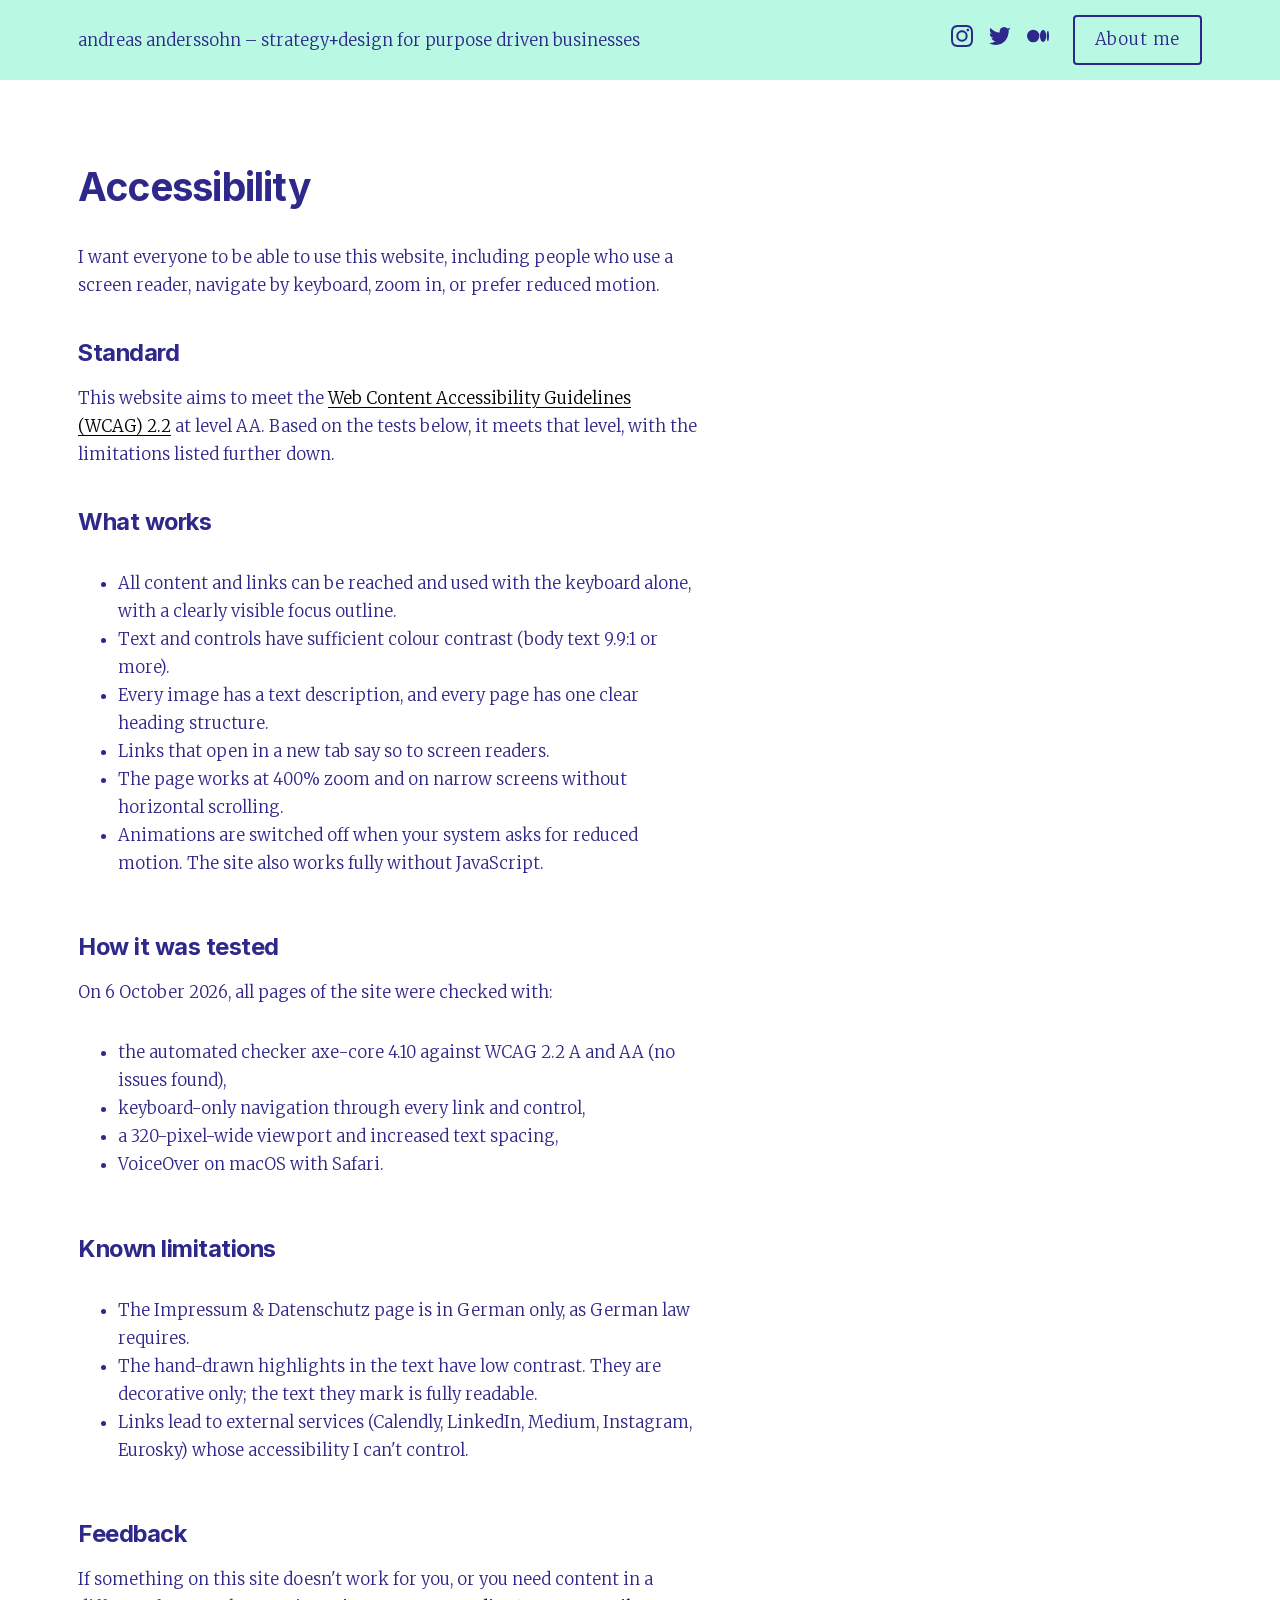
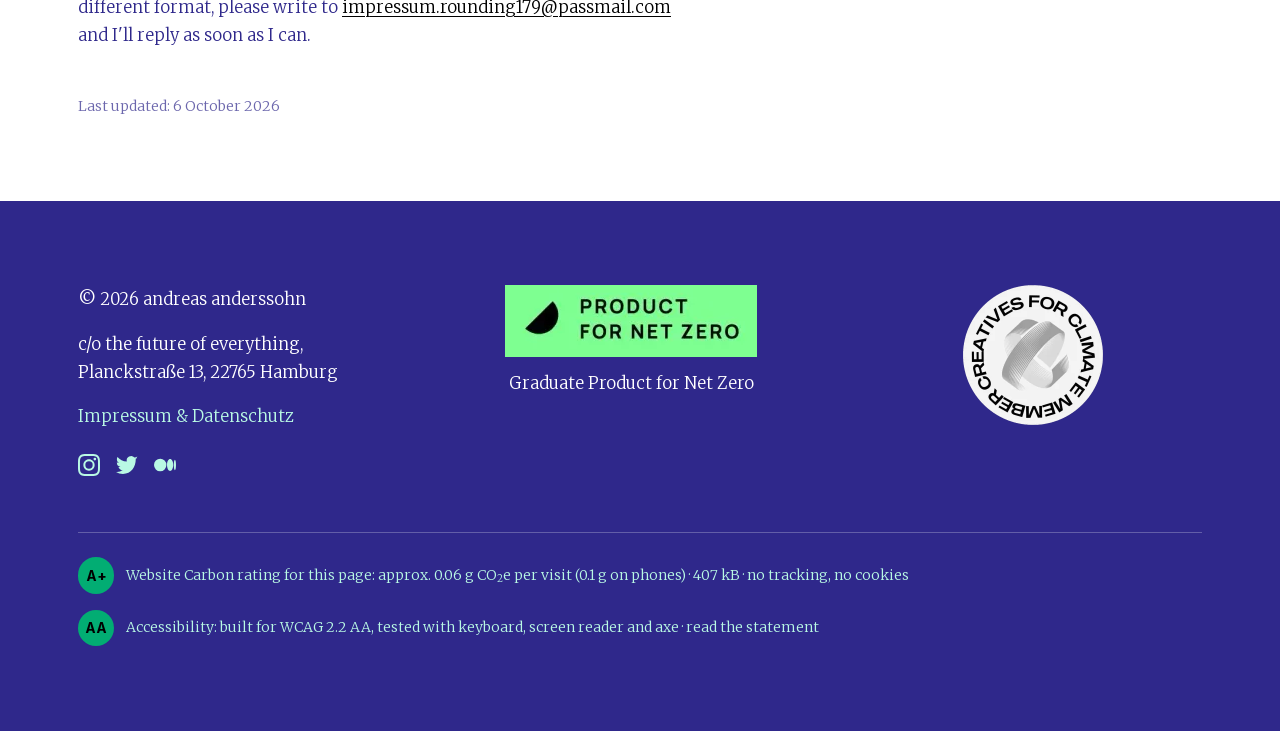
==== commit fa3e1396: "Build b290a29" ====
--- a/accessibility/index.html
+++ b/accessibility/index.html
@@ -4,6 +4,7 @@
   <head>
     <meta charset="utf-8">
     <meta name="viewport" content="width=device-width, initial-scale=1">
+    <meta name="referrer" content="strict-origin-when-cross-origin">
     <title>Accessibility – andreas anderssohn</title>
     <meta name="description" content="Accessibility statement for andreasanderssohn.com: standard, test results, known limitations and how to report a problem.">
     <link rel="canonical" href="https://www.andreasanderssohn.com/accessibility/">
@@ -19,7 +20,8 @@
       // Hide reveal targets only when motion will actually run, before first paint (no flash).
       if (!matchMedia("(prefers-reduced-motion: reduce)").matches && "IntersectionObserver" in window)
         document.documentElement.classList.add("js-reveal");
-    </script><link rel="stylesheet" href="/_astro/Section.Cv-3q268.css"></head>
+    </script>
+  <meta http-equiv="content-security-policy" content="default-src 'self';img-src 'self' data:;font-src 'self';connect-src 'self';object-src 'none';base-uri 'self';form-action 'self'; script-src 'self' 'sha256-jfl9iYlXzON+WW/p0X7WJr/+Eat0aYXiwdQRD4wtHEY=' 'sha256-mPbkXuWS0utdiBugxkDK5LEa+tQ3IBQWtSSnxig1BsE=' 'sha256-BF0290pkb3jxQsE7z00xR8Imp8X34FLC88L0lkMnrGw=' 'sha256-QzWFZi+FLIx23tnm9SBU4aEgx4x8DsuASP07mfqol/c=' 'sha256-0chmwFk0zaA528yFfGV7J9ppIpdfTPPULncDF3WG7Zs=' 'sha256-eIXWvAmxkr251LJZkjniEK5LcPF3NkapbJepohwYRIc=' 'sha256-Q2BPg90ZMplYY+FSdApNErhpWafg2hcRRbndmvxuL/Q='; style-src 'self' 'sha256-SHSojcsANEY1DsQAahKfJuOoJlAlrhrqLMg4PUq98Oc=' 'sha256-47DEQpj8HBSa+/TImW+5JCeuQeRkm5NMpJWZG3hSuFU='; style-src-attr 'unsafe-inline';"><link rel="stylesheet" href="/_astro/Section.Cv-3q268.css"></head>
   <body class="has-fixed-header">
     <a class="skip-link" href="#main">Skip to content</a>
     <header class="site-header">
@@ -140,7 +142,7 @@
     <div class="site-footer__footprint">
       <p><a href="https://www.websitecarbon.com/website/andreasanderssohn-com/" target="_blank" rel="noopener">
         <span class="rating-badge">A+</span>
-        <span>Website Carbon rating for this page: approx. 0.06 g CO<sub>2</sub>e per visit (0.1 g on phones) · 406 kB · no tracking, no cookies</span>
+        <span>Website Carbon rating for this page: approx. 0.06 g CO<sub>2</sub>e per visit (0.1 g on phones) · 407 kB · no tracking, no cookies</span>
         <span class="sr-only"> (opens in new tab)</span>
       </a></p>
       <p><a href="/accessibility/">
